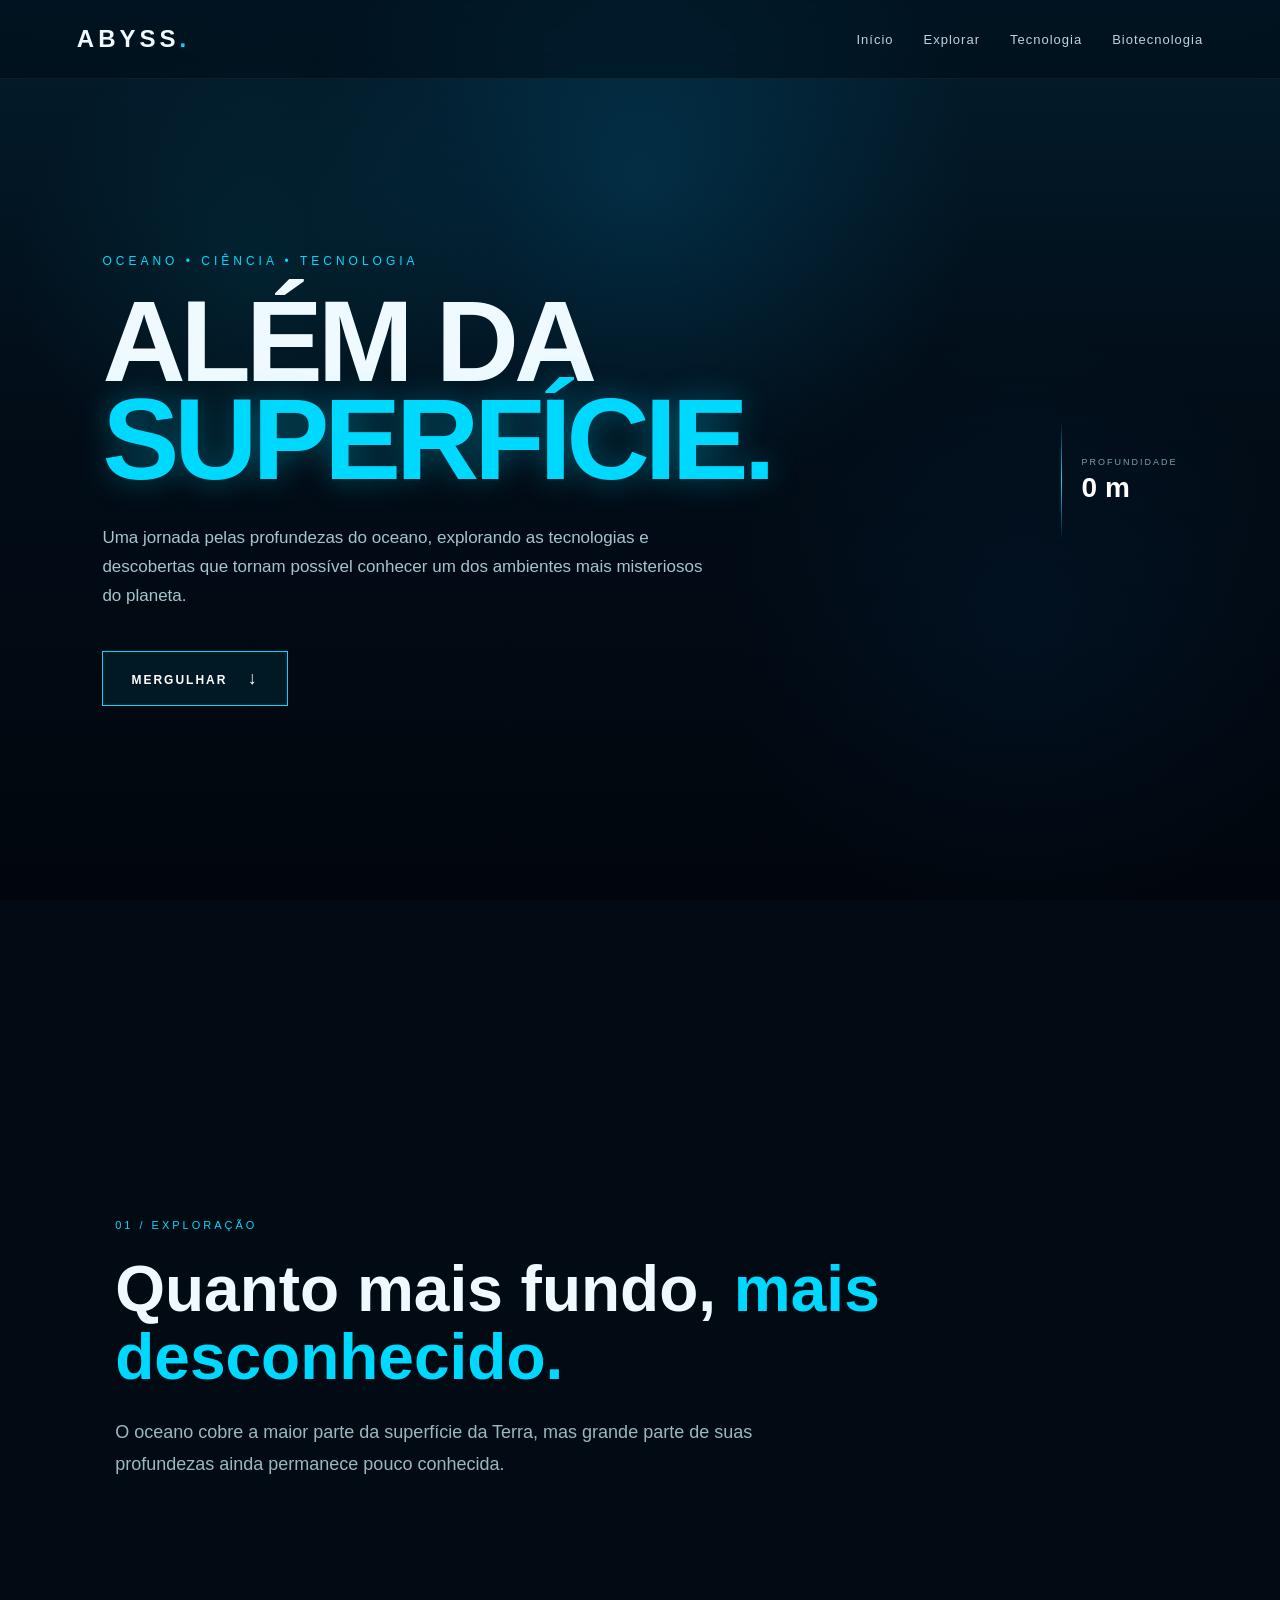
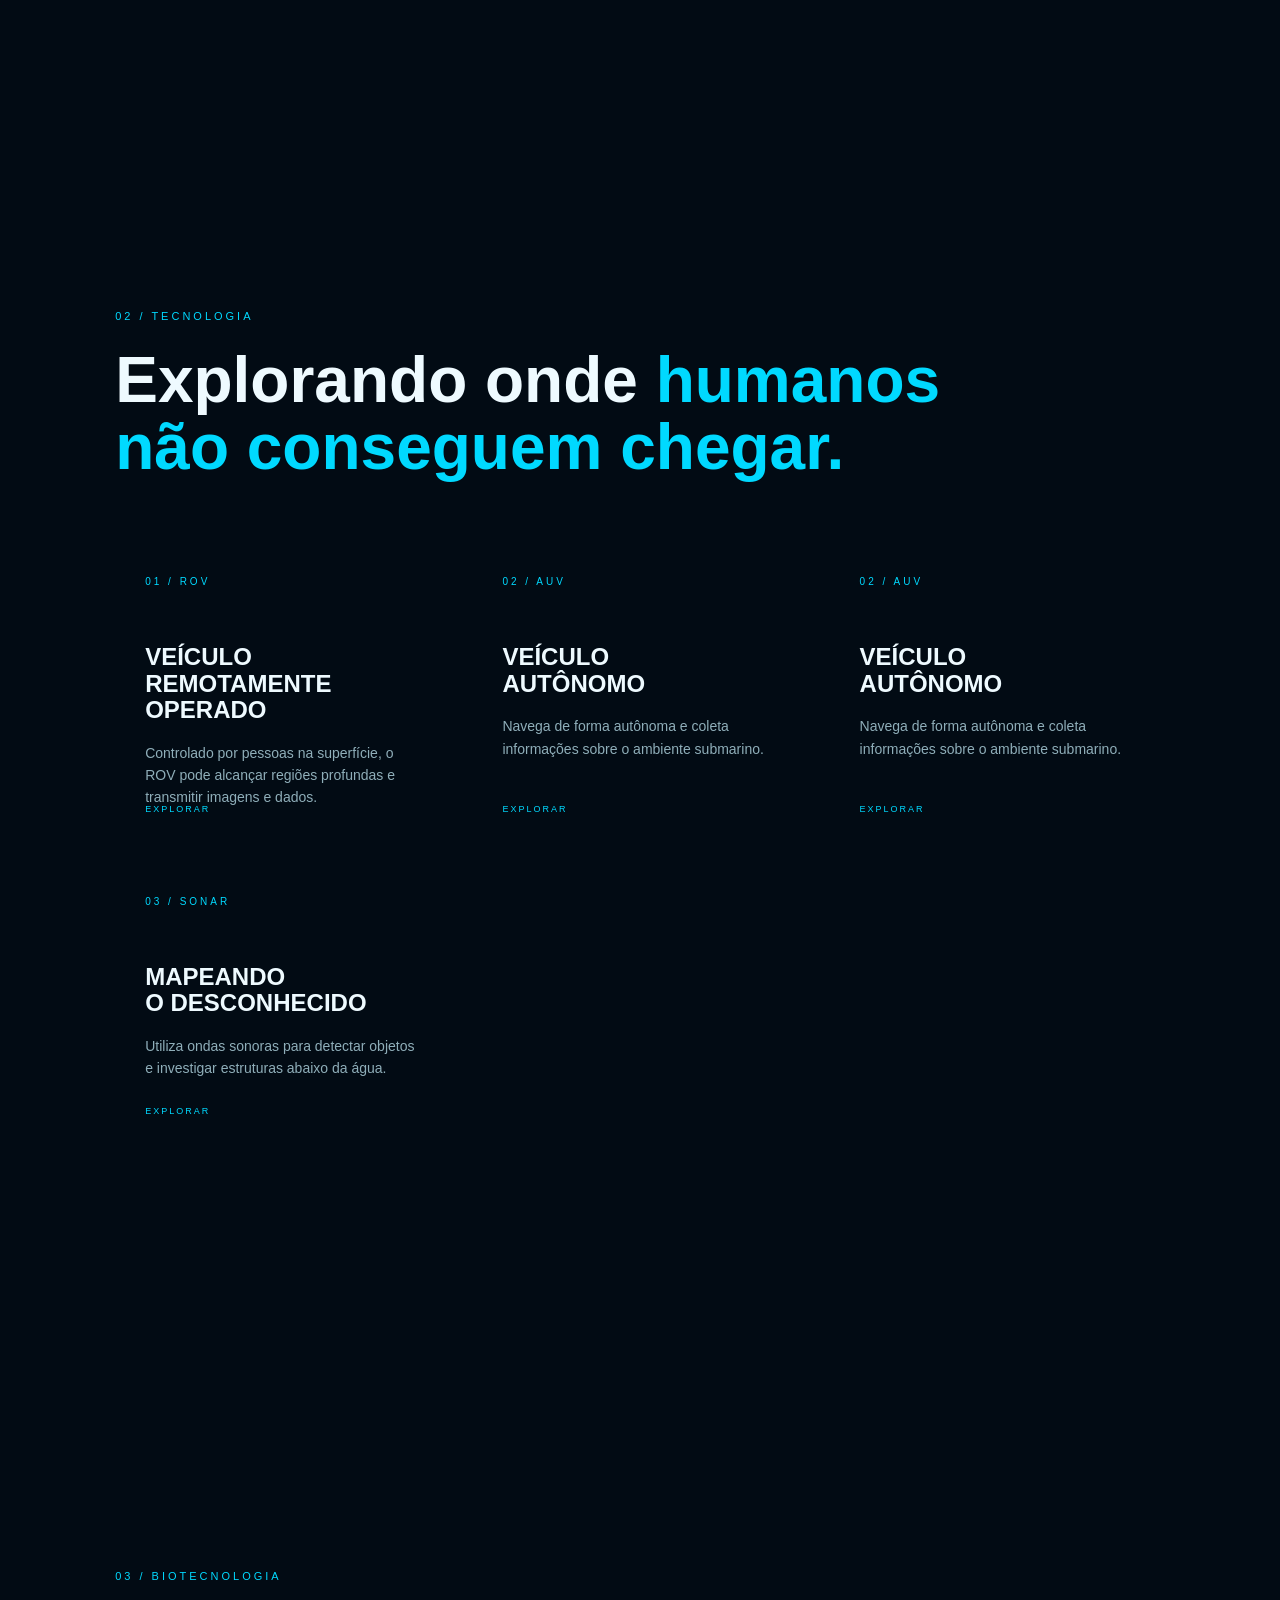
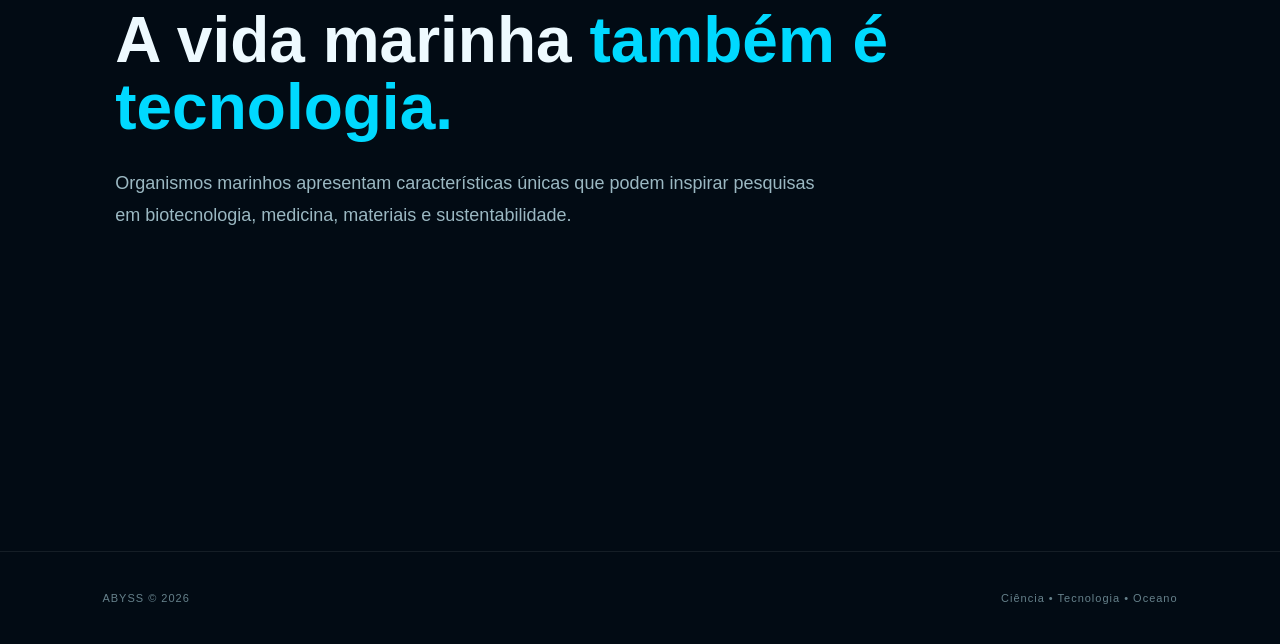
==== index.html @ 1442f689 "Rename FC.index.html to index.html" ====
<!DOCTYPE html>
<html lang="pt-BR">
<head>
    <meta charset="UTF-8">
    <meta name="viewport" content="width=device-width, initial-scale=1.0">

    <title>ABYSS | Ciência além da superfície</title>
<link rel="stylesheet" href="style.css">
</head>

<body>

    <!-- FUNDO DO OCEANO -->
    <div class="ocean-background">
        <div class="particles"></div>
    </div>

    <!-- NAVEGAÇÃO -->
    <header>
        <div class="logo">ABYSS<span>.</span></div>

        <nav>
            <a href="#inicio">Início</a>
            <a href="#explorar">Explorar</a>
            <a href="#tecnologia">Tecnologia</a>
            <a href="#biotecnologia">Biotecnologia</a>
        </nav>
    </header>


    <!-- TELA PRINCIPAL -->
    <main id="inicio">

        <section class="hero">

            <div class="hero-content">

                <p class="eyebrow">
                    OCEANO • CIÊNCIA • TECNOLOGIA
                </p>

                <h1>
                    ALÉM DA<br>
                    <span>SUPERFÍCIE.</span>
                </h1>

                <p class="description">
                    Uma jornada pelas profundezas do oceano,
                    explorando as tecnologias e descobertas que
                    tornam possível conhecer um dos ambientes
                    mais misteriosos do planeta.
                </p>

                <button id="diveButton">
                    MERGULHAR
                    <span>↓</span>
                </button>

            </div>

            <div class="depth-info">

                <div class="depth-line"></div>

                <div>
                    <span>PROFUNDIDADE</span>
                    <strong>0 m</strong>
                </div>

            </div>

        </section>


        <!-- INTRODUÇÃO -->
        <section id="explorar" class="intro">

            <p class="section-label">01 / EXPLORAÇÃO</p>

            <h2>
                Quanto mais fundo,
                <span>mais desconhecido.</span>
            </h2>

            <p>
                O oceano cobre a maior parte da superfície da Terra,
                mas grande parte de suas profundezas ainda permanece
                pouco conhecida.
            </p>

        </section>


        <!-- TECNOLOGIA -->
        <section id="tecnologia" class="section">

            <p class="section-label">02 / TECNOLOGIA</p>

            <h2>
                Explorando onde
                <span>humanos não conseguem chegar.</span>
            </h2>

            <div class="cards">

                <article class="card">
            <span class="card-number">01 / ROV</span>

             <h3>VEÍCULO<br>REMOTAMENTE OPERADO</h3>

              <p>
             Controlado por pessoas na superfície,
              o ROV pode alcançar regiões profundas
             e transmitir imagens e dados.
              </p>

              <span class="card-action">EXPLORAR</span>
              </article>

                <article class="card">
    <span class="card-number">02 / AUV</span>

    <h3>VEÍCULO<br>AUTÔNOMO</h3>

    <p>
        Navega de forma autônoma e coleta
        informações sobre o ambiente submarino.
    </p>

    <span class="card-action">EXPLORAR</span>
</article>

                <article class="card">
    <span class="card-number">02 / AUV</span>

    <h3>VEÍCULO<br>AUTÔNOMO</h3>

    <p>
        Navega de forma autônoma e coleta
        informações sobre o ambiente submarino.
    </p>

    <span class="card-action">EXPLORAR</span>
</article>

<article class="card">
    <span class="card-number">03 / SONAR</span>

    <h3>MAPEANDO<br>O DESCONHECIDO</h3>

    <p>
        Utiliza ondas sonoras para detectar
        objetos e investigar estruturas abaixo da água.
    </p>

    <span class="card-action">EXPLORAR</span>
</article>
            </div>

        </section>


        <!-- BIOTECNOLOGIA -->
        <section id="biotecnologia" class="bio-section">

            <p class="section-label">03 / BIOTECNOLOGIA</p>

            <h2>
                A vida marinha
                <span>também é tecnologia.</span>
            </h2>

            <p>
                Organismos marinhos apresentam características únicas
                que podem inspirar pesquisas em biotecnologia,
                medicina, materiais e sustentabilidade.
            </p>

        </section>

    </main>


    <!-- RODAPÉ -->
    <footer>
        <p>ABYSS © 2026</p>
        <p>Ciência • Tecnologia • Oceano</p>
    </footer>


    <script src="script.js"></script>

</body>
</html>
---- style.css ----
/* ESTILO PRINCIPAL */

* {
    margin: 0;
    padding: 0;
    box-sizing: border-box;
}

html {
    scroll-behavior: smooth;
}

body {
    background: #020b14;
    color: #eefaff;
    font-family: Arial, Helvetica, sans-serif;
    overflow: hidden;
}


/*  FUNDO */

.ocean-background {
    position: fixed;
    inset: 0;
    z-index: -2;

    background:
        radial-gradient(
            circle at 50% 20%,
            rgba(0, 180, 255, 0.15),
            transparent 35%
        ),
        linear-gradient(
            to bottom,
            #031d2d 0%,
            #020d18 45%,
            #01060d 100%
        );
}

.ocean-background::after {
    content: "";
    position: absolute;
    inset: 0;

    background:
        radial-gradient(
            circle at 20% 30%,
            rgba(0, 220, 255, 0.08),
            transparent 20%
        ),
        radial-gradient(
            circle at 80% 70%,
            rgba(0, 130, 255, 0.06),
            transparent 25%
        );
}


/* NAVEGAÇÃO */

header {
    position: fixed;
    top: 0;
    left: 0;
    width: 100%;

    display: flex;
    justify-content: space-between;
    align-items: center;

    padding: 25px 6%;

    z-index: 10;

    background: rgba(1, 10, 18, 0.45);
    backdrop-filter: blur(12px);

    border-bottom: 1px solid rgba(255, 255, 255, 0.05);
}

.logo {
    font-size: 24px;
    font-weight: 800;
    letter-spacing: 4px;
}

.logo span {
    color: #00d9ff;
}

nav {
    display: flex;
    gap: 30px;
}

nav a {
    color: #b8d5df;
    text-decoration: none;
    font-size: 13px;
    letter-spacing: 1px;

    transition: 0.3s;
}

nav a:hover {
    color: #00d9ff;
}


/*  HERO */

.hero {
    min-height: 100vh;

    display: flex;
    justify-content: space-between;
    align-items: center;

    padding: 120px 8% 60px;
}

.hero-content {
    max-width: 750px;
}

.eyebrow {
    color: #00d9ff;
    font-size: 12px;
    letter-spacing: 4px;
    margin-bottom: 25px;
}

h1 {
    font-size: clamp(60px, 9vw, 130px);
    line-height: 0.85;
    letter-spacing: -5px;
}

h1 span {
    color: #00d9ff;
    text-shadow: 0 0 30px rgba(0, 217, 255, 0.35);
}

.description {
    max-width: 600px;

    margin-top: 35px;

    color: #a6c4cf;
    font-size: 17px;
    line-height: 1.7;
}


/*  BOTÃO */

#diveButton {
    margin-top: 40px;

    padding: 16px 28px;

    border: 1px solid #00d9ff;
    background: rgba(0, 217, 255, 0.08);

    color: white;

    font-size: 12px;
    font-weight: bold;
    letter-spacing: 2px;

    cursor: pointer;

    transition: 0.3s;
}

#diveButton span {
    margin-left: 15px;
    font-size: 18px;
}

#diveButton:hover {
    background: #00d9ff;
    color: #001018;

    box-shadow:
        0 0 30px rgba(0, 217, 255, 0.4);
}


/*  PROFUNDIDADE */

.depth-info {
    display: flex;
    align-items: center;
    gap: 20px;

    color: #7f9da8;
}

.depth-line {
    width: 1px;
    height: 120px;

    background: linear-gradient(
        transparent,
        #00d9ff,
        transparent
    );
}

.depth-info span {
    display: block;

    font-size: 9px;
    letter-spacing: 2px;
}

.depth-info strong {
    display: block;

    margin-top: 5px;

    color: white;
    font-size: 28px;
}


/*  SEÇÕES */

.intro,
.section,
.bio-section {
    min-height: 100vh;

    padding: 110px 9%;

    display: flex;
    flex-direction: column;
    justify-content: center;
}
.section-label {
    color: #00d9ff;

    font-size: 11px;
    letter-spacing: 3px;

    margin-bottom: 25px;
}

h2 {
    max-width: 850px;

    font-size: clamp(38px, 5vw, 68px);
    line-height: 1.05;

    margin-bottom: 25px;
}

h2 span {
    color: #00d9ff;
}

.intro > p:last-child,
.bio-section > p:last-child {
    max-width: 700px;

    color: #9bb8c2;

    font-size: 18px;
    line-height: 1.8;
}


/* CARDS */

.cards {
    display: grid;

    grid-template-columns: repeat(3, 1fr);

    gap: 22px;

    margin-top: 35px;
}

.card {
    padding: 30px;

    min-height: 280px;

    position: relative;
    overflow: hidden;
.card::after {
    content: "→";

    position: absolute;

    right: 25px;
    bottom: 22px;

    font-size: 24px;

    color: #00d9ff;

    transition: 0.3s;
}

.card:hover::after {
    transform: translateX(8px);
}
 }

.card:hover {
    transform: translateY(-10px);

    border-color: rgba(0, 217, 255, 0.5);

    box-shadow:
        0 15px 50px rgba(0, 0, 0, 0.4);
}

.card-number {
    color: #00d9ff;

    font-size: 11px;
    letter-spacing: 2px;
}

.card h3 {
    margin-top: 45px;

    font-size: 28px;
}

.card p {
    margin-top: 15px;

    color: #8faeb9;

    line-height: 1.6;
}


/*  FOOTER */

footer {
    padding: 40px 8%;

    display: flex;
    justify-content: space-between;

    border-top: 1px solid rgba(255, 255, 255, 0.08);

    color: #66818b;

    font-size: 11px;
    letter-spacing: 1px;
}


/* CELULAR */

@media (max-width: 800px) {

    nav {
        display: none;
    }

    .hero {
        flex-direction: column;
        align-items: flex-start;
        justify-content: center;
    }

    .depth-info {
        margin-top: 70px;
    }

    .cards {
        grid-template-columns: 1fr;
    }

    h1 {
        letter-spacing: -3px;
    }

    footer {
        flex-direction: column;
        gap: 10px;
    }
}
/* =================================
   MERGULHO CINEMATOGRÁFICO — ABYSS
================================= */

.dive-screen {
    position: fixed;
    inset: 0;

    z-index: 9999;

    display: flex;
    align-items: center;
    justify-content: center;

    background:
        linear-gradient(
            to bottom,
            rgba(0, 30, 55, 0.45),
            rgba(0, 5, 15, 0.8)
        );

    backdrop-filter: blur(2px);

    animation: diveAppear 0.8s ease forwards;
}

@keyframes diveAppear {
    from {
        opacity: 0;
    }

    to {
        opacity: 1;
    }
}


/* PROFUNDIDADE */

.dive-depth {
    position: absolute;

    top: 35px;
    right: 6%;

    display: flex;
    flex-direction: column;

    text-align: right;

    color: rgba(220, 245, 255, 0.65);
}

.dive-depth span {
    font-size: 9px;

    letter-spacing: 3px;

    margin-bottom: 5px;
}

.dive-depth strong {
    color: white;

    font-size: 25px;

    font-weight: 400;

    letter-spacing: 1px;

    text-shadow:
        0 0 20px rgba(0, 217, 255, 0.5);
}


/* LINHA DE PROFUNDIDADE */

.dive-progress {
    position: absolute;

    top: 50%;
    right: 3%;

    transform: translateY(-50%);

    width: 1px;
    height: 180px;

    background: rgba(255, 255, 255, 0.12);
}

.dive-progress div {
    position: absolute;

    bottom: 0;
    left: 0;

    width: 1px;
    height: 0%;

    background: #00d9ff;

    box-shadow:
        0 0 12px rgba(0, 217, 255, 0.8);
}
 
.card-number {
    color: #00d9ff;

    font-size: 10px;
    letter-spacing: 3px;
}

.card h3 {
    margin-top: 55px;

    font-size: 24px;

    line-height: 1.1;
}

.card p {
    margin-top: 18px;

    color: #8faeb9;

    font-size: 14px;

    line-height: 1.6;

    max-width: 300px;
}

.card-action {
    position: absolute;

    left: 30px;
    bottom: 25px;

    color: #00d9ff;

    font-size: 9px;
    letter-spacing: 2px;
}
 
/* TEXTO CENTRAL */

.dive-center {
    text-align: center;

    opacity: 0.8;

    animation: divePulse 2s ease-in-out infinite;
}

.dive-center span {
    display: block;

    color: #00d9ff;

    font-size: 10px;

    letter-spacing: 5px;

    margin-bottom: 14px;
}

.dive-center p {
    color: rgba(255, 255, 255, 0.75);

    font-size: 12px;

    letter-spacing: 3px;
}

@keyframes divePulse {

    0%, 100% {
        opacity: 0.45;
    }

    50% {
        opacity: 1;
    }
}


/* FINAL DO MERGULHO */

.dive-screen.dive-finish {
    opacity: 0;

    transition:
        opacity 0.8s ease;
}


/* CELULAR */

@media (max-width: 800px) {

    .dive-depth {
        top: 25px;
        right: 25px;
    }

    .dive-depth strong {
        font-size: 21px;
    }

    .dive-progress {
        right: 20px;
    }

    .dive-center span {
        font-size: 8px;
        letter-spacing: 3px;
    }
}
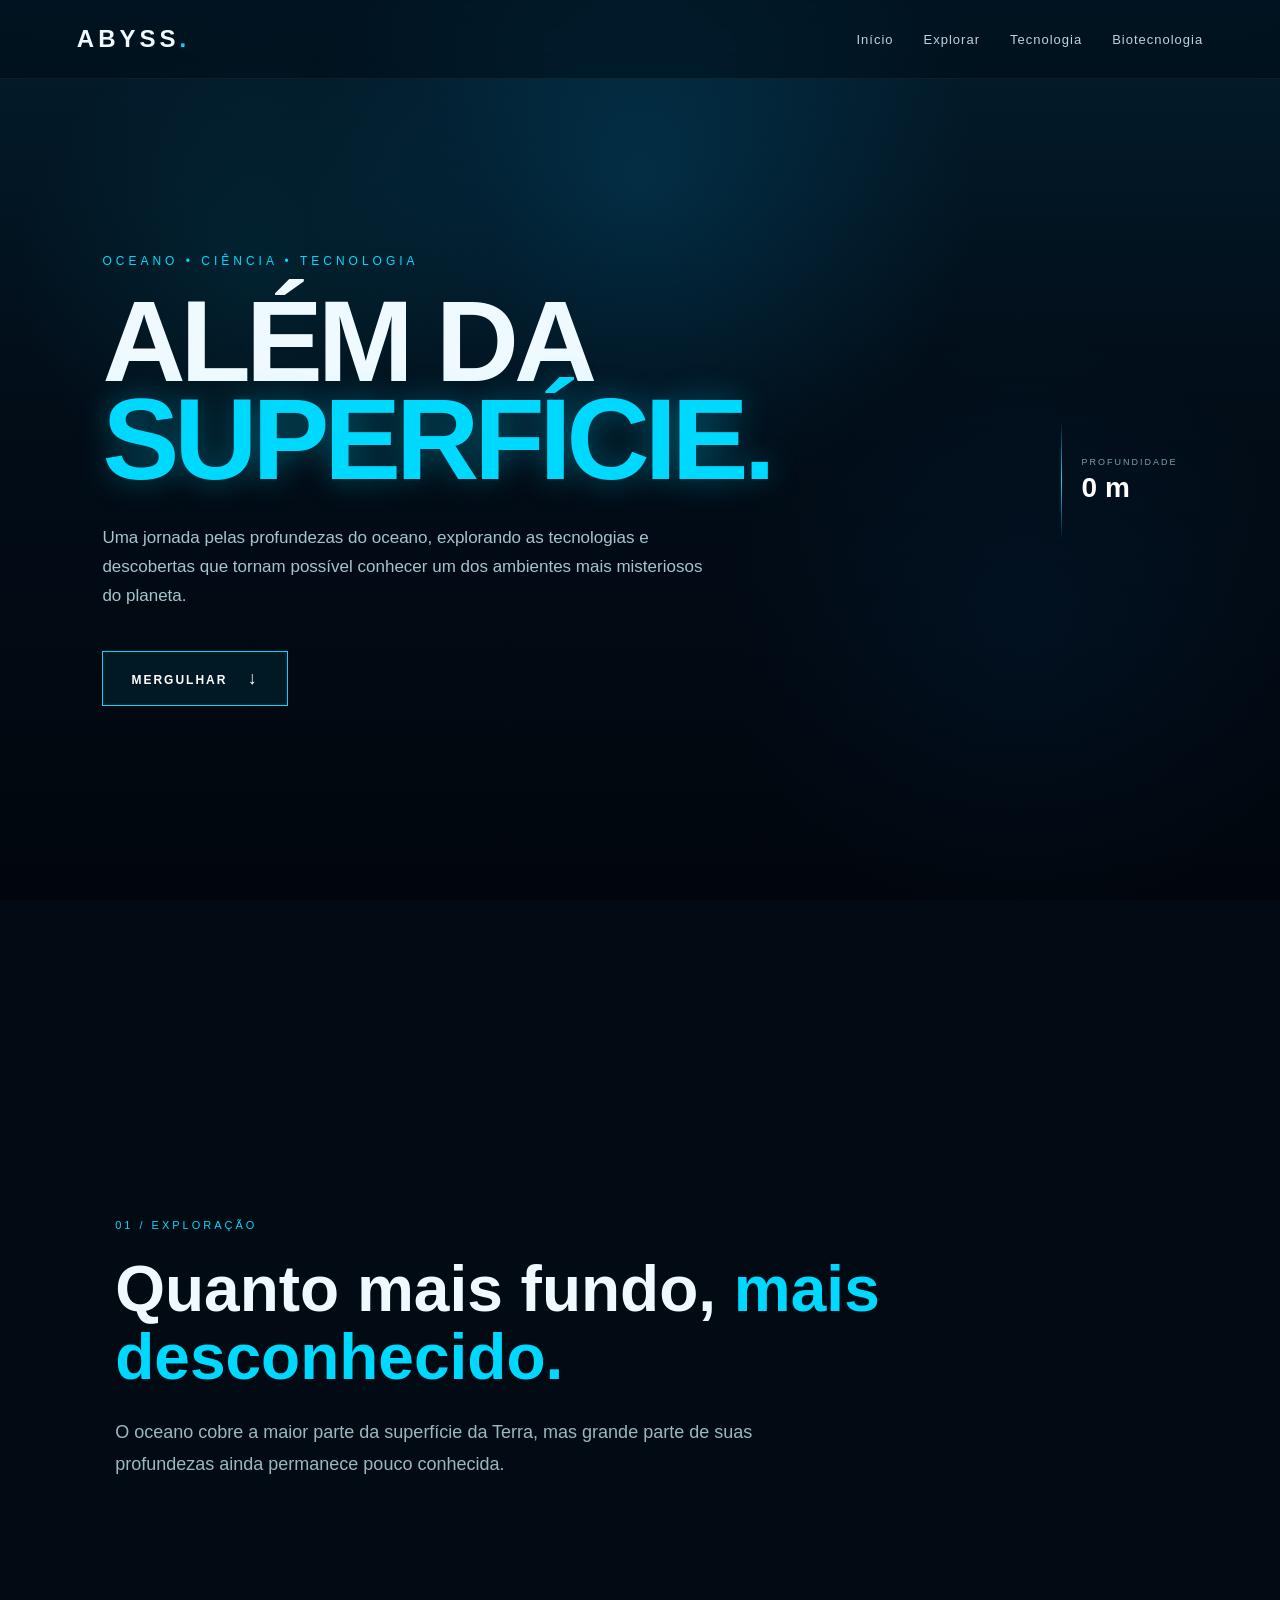
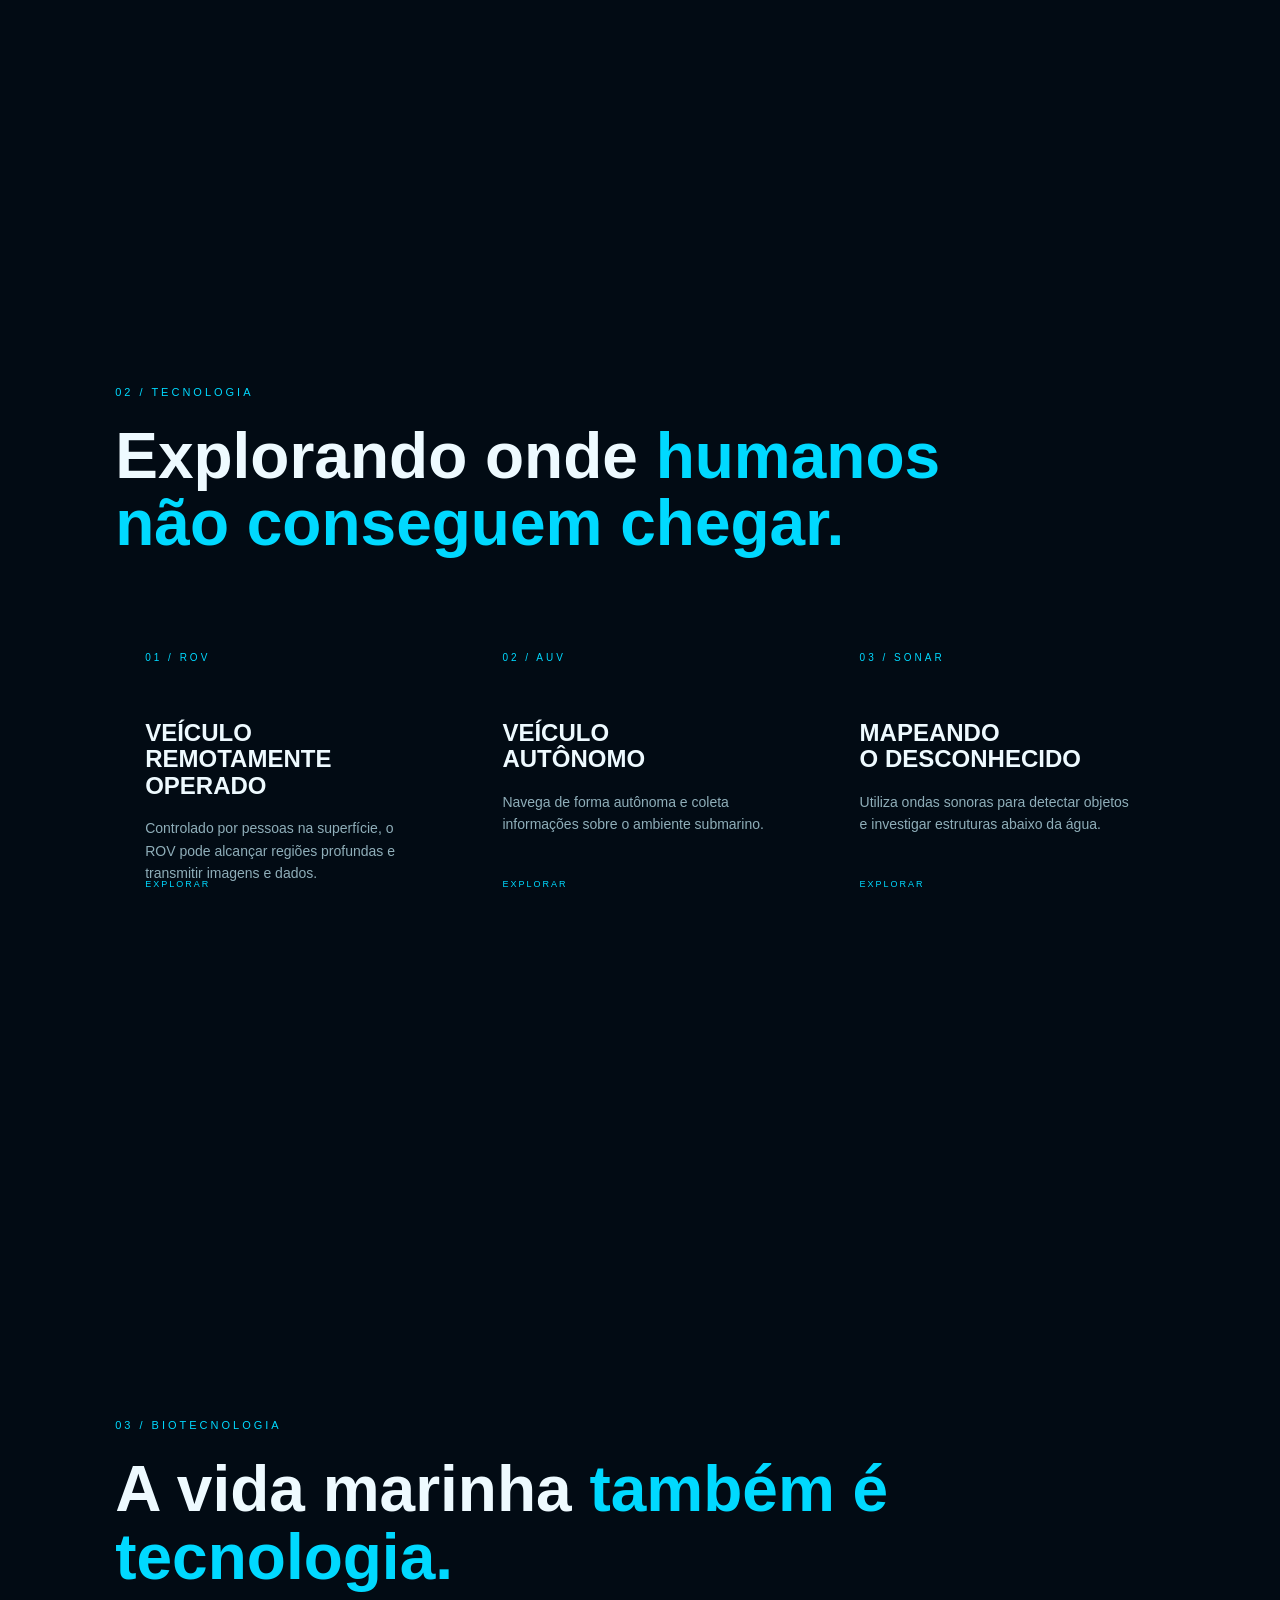
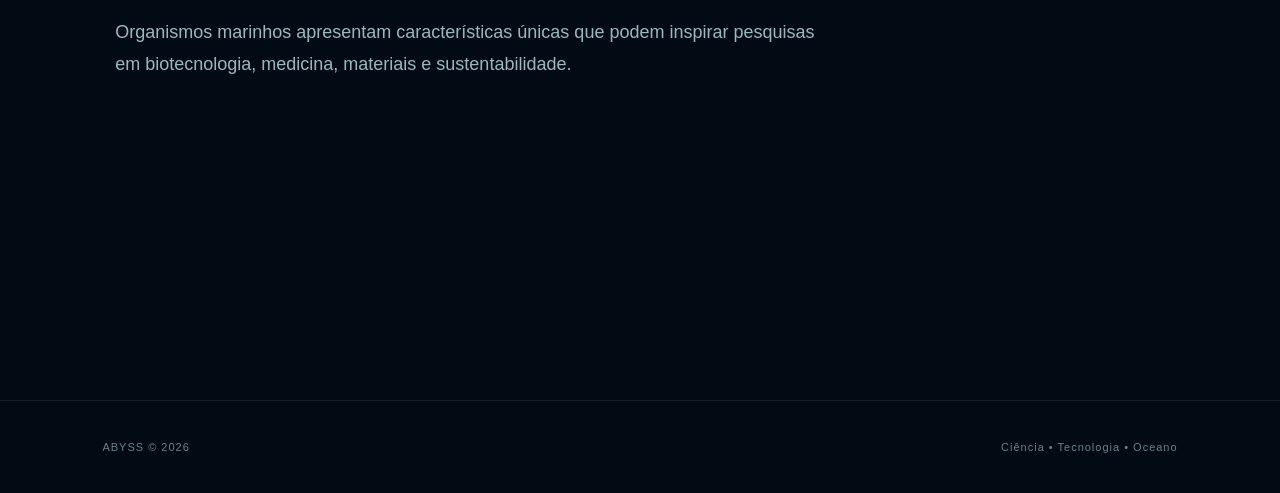
==== commit b78ab6e9: "Update index.html" ====
--- a/index.html
+++ b/index.html
@@ -130,19 +130,6 @@
     <span class="card-action">EXPLORAR</span>
 </article>
 
-                <article class="card">
-    <span class="card-number">02 / AUV</span>
-
-    <h3>VEÍCULO<br>AUTÔNOMO</h3>
-
-    <p>
-        Navega de forma autônoma e coleta
-        informações sobre o ambiente submarino.
-    </p>
-
-    <span class="card-action">EXPLORAR</span>
-</article>
-
 <article class="card">
     <span class="card-number">03 / SONAR</span>
 
--- a/style.css
+++ b/style.css
@@ -15,7 +15,8 @@
     background: #020b14;
     color: #eefaff;
     font-family: Arial, Helvetica, sans-serif;
-    overflow: hidden;
+    overflow-x: hidden;
+    overflow-y: auto;
 }
 
 
@@ -366,7 +367,10 @@
 @media (max-width: 800px) {
 
     nav {
-        display: none;
+    display: flex;
+    flex-wrap: wrap;
+    justify-content: center;
+    gap: 10px;
     }
 
     .hero {
@@ -610,4 +614,49 @@
         font-size: 8px;
         letter-spacing: 3px;
     }
-}+}
+@media (max-width: 800px) {
+  header {
+    flex-direction: column;
+    gap: 15px;
+    padding: 20px;
+  }
+
+  header nav {
+    display: flex;
+    flex-wrap: wrap;
+    justify-content: center;
+    gap: 12px;
+  }
+}
+@media (max-width: 800px) {
+  .card {
+    height: auto;
+    min-height: 0;
+    padding-bottom: 65px;
+  }
+
+  .card-action {
+    bottom: 20px;
+  }
+}
+@media (max-width: 800px) {
+  html, body {
+    height: auto;
+    overflow-x: hidden;
+    overflow-y: auto;
+  }
+@media (max-width: 800px) {
+  .dive-screen {
+    display: none !important;
+  }
+
+  html, body {
+    overflow-y: auto !important;
+    height: auto !important;
+  }
+}
+  body {
+    position: static;
+  }
+}
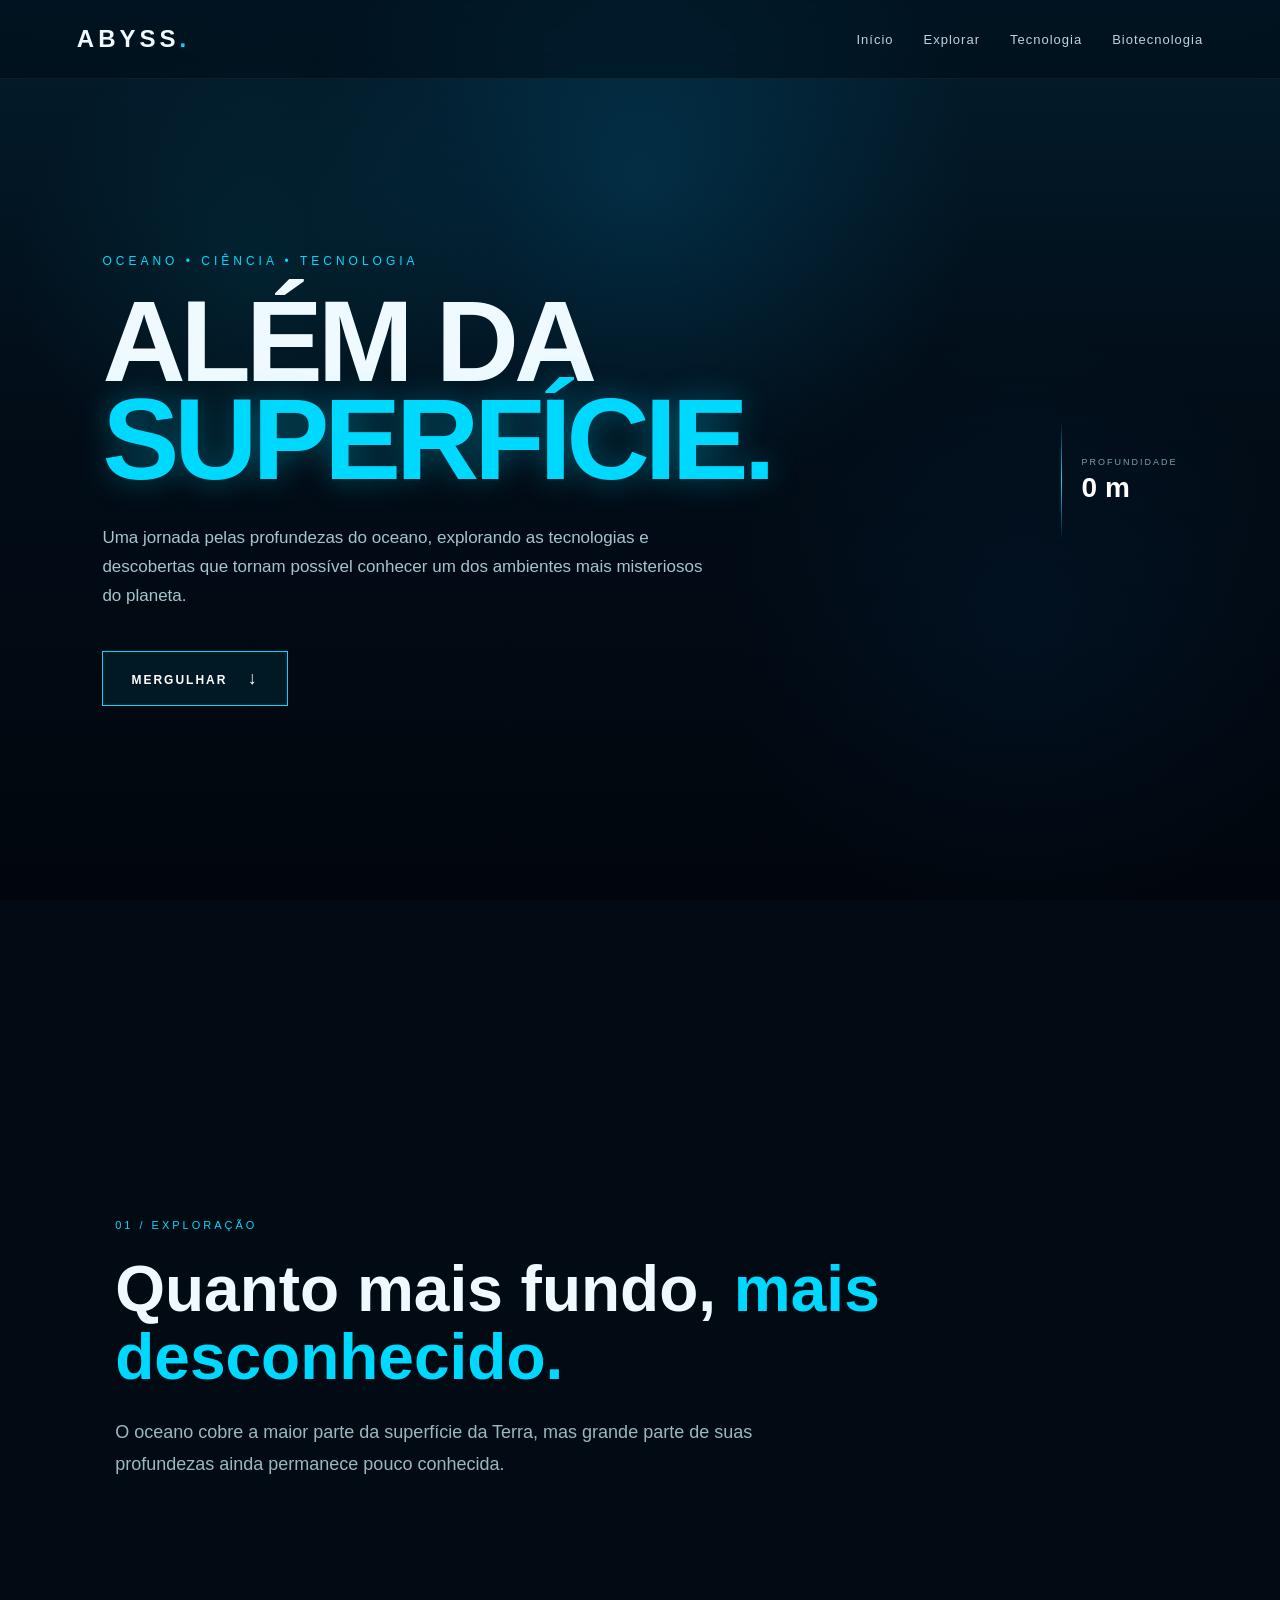
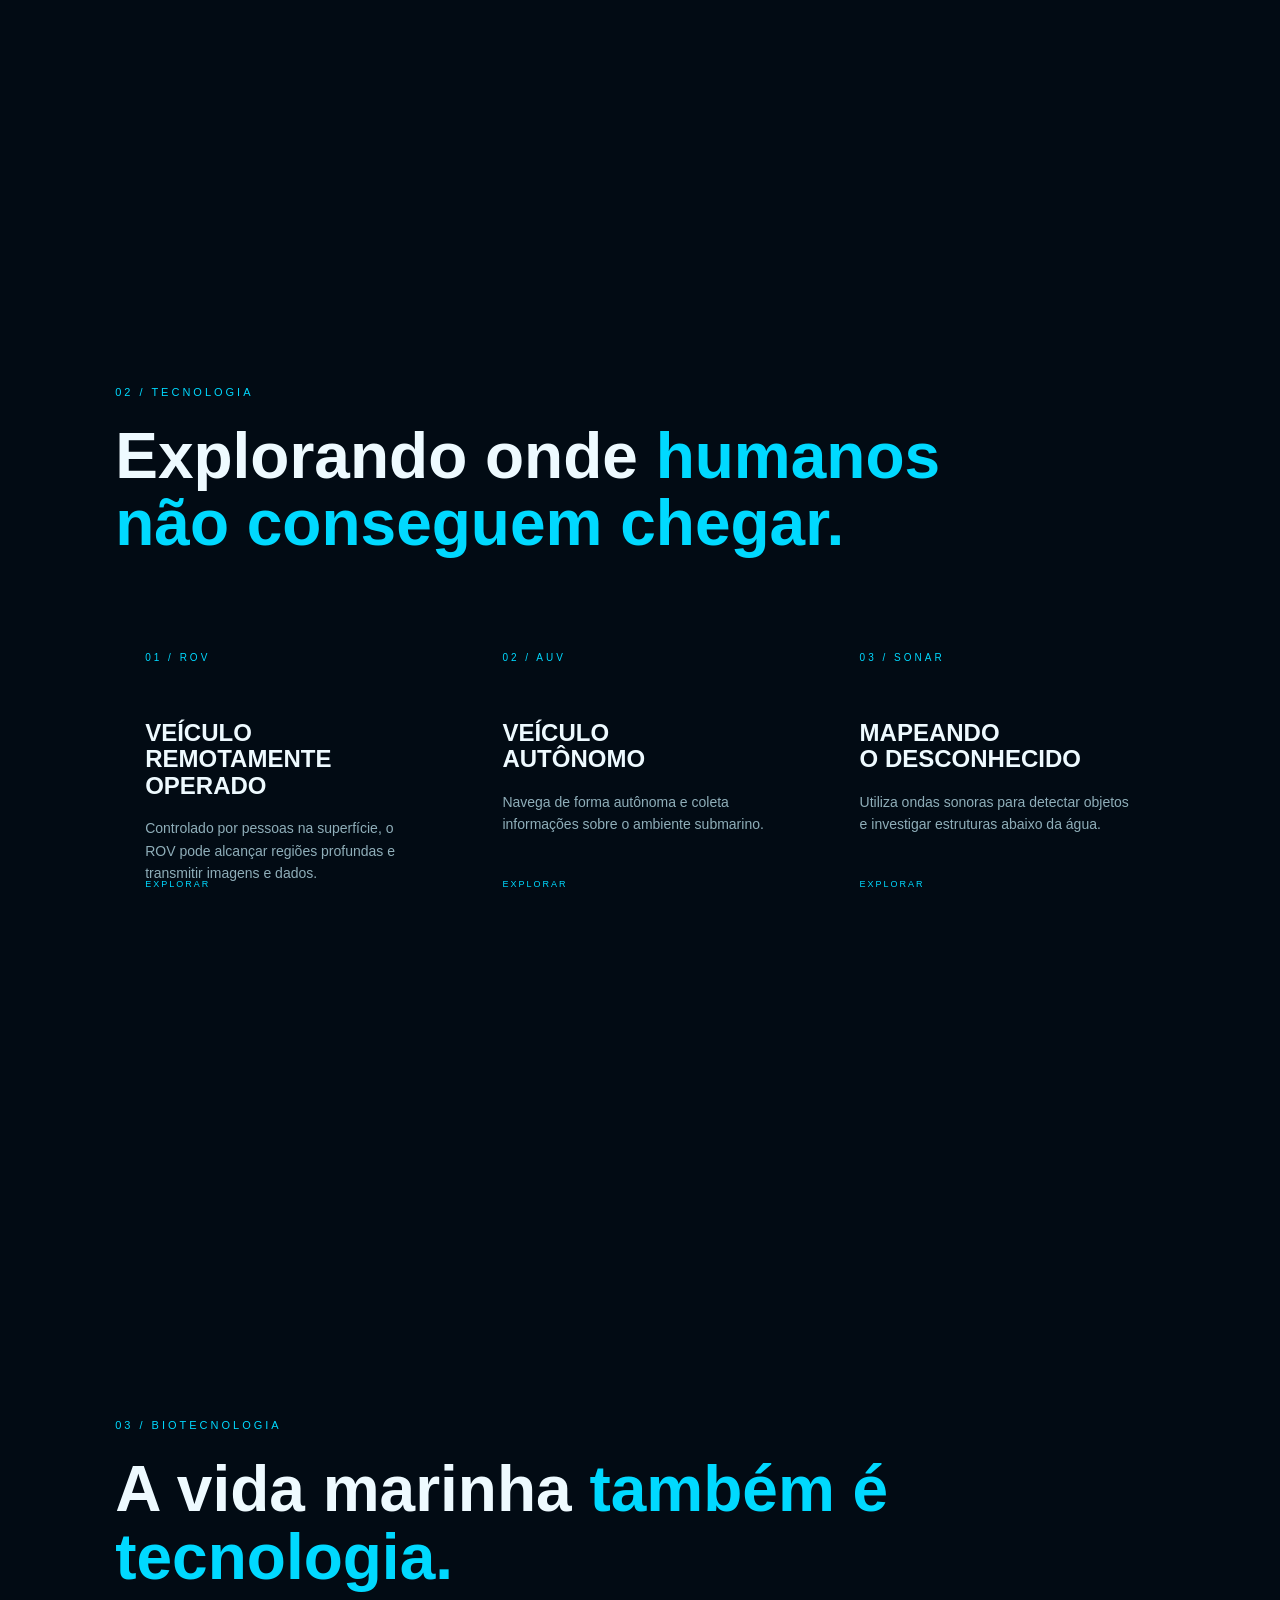
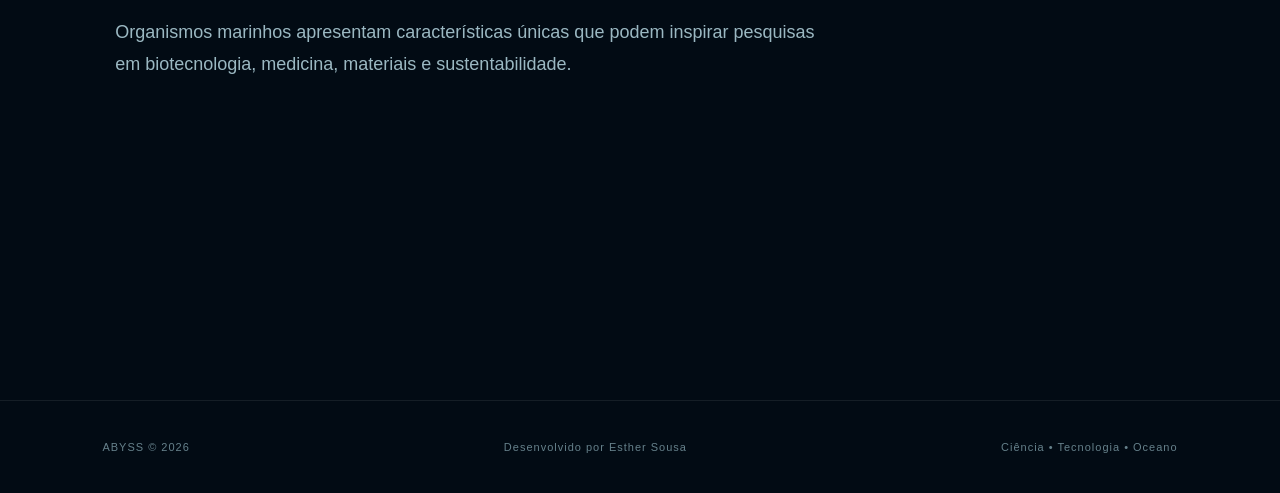
==== commit f2ec5b40: "Add developer credit to footer in index.html" ====
--- a/index.html
+++ b/index.html
@@ -171,11 +171,133 @@
     <!-- RODAPÉ -->
     <footer>
         <p>ABYSS © 2026</p>
+        <p>Desenvolvido por Esther Sousa</p>
         <p>Ciência • Tecnologia • Oceano</p>
     </footer>
 
 
-    <script src="script.js"></script>
+   <script>
+(() => {
+    const button = document.getElementById("diveButton");
+    const explorar = document.getElementById("explorar");
+    const hero = document.querySelector(".hero");
+
+    if (!button || !explorar) return;
+
+    let diving = false;
+
+    function iniciarMergulho() {
+        if (diving) return;
+        diving = true;
+
+        const tela = document.createElement("div");
+        tela.className = "dive-screen";
+
+        // Garante que a animação apareça no celular
+        tela.style.setProperty("display", "flex", "important");
+        tela.style.position = "fixed";
+        tela.style.inset = "0";
+        tela.style.zIndex = "99999";
+        tela.style.alignItems = "center";
+        tela.style.justifyContent = "center";
+        tela.style.touchAction = "none";
+
+        tela.innerHTML = `
+            <div class="dive-depth">
+                <span>PROFUNDIDADE</span>
+                <strong id="diveDepth">0 m</strong>
+            </div>
+
+            <div class="dive-progress">
+                <div id="diveProgress"></div>
+            </div>
+
+            <div class="dive-center">
+                <span>ABYSS EXPEDITION</span>
+                <p>INICIANDO MERGULHO</p>
+            </div>
+        `;
+
+        document.body.appendChild(tela);
+
+        const profundidade = tela.querySelector("#diveDepth");
+        const progresso = tela.querySelector("#diveProgress");
+
+        let inicio = null;
+        const duracao = 5500;
+
+        function animar(tempo) {
+            if (inicio === null) inicio = tempo;
+
+            const porcentagem = Math.min(
+                (tempo - inicio) / duracao, 1
+            );
+
+            const suave = porcentagem * porcentagem *
+                (3 - 2 * porcentagem);
+
+            const metros = Math.floor(200 * suave);
+
+            profundidade.textContent = `${metros} m`;
+            progresso.style.height = `${porcentagem * 100}%`;
+
+            const escuridao = suave * 0.55;
+
+            tela.style.background = `
+                linear-gradient(
+                    to bottom,
+                    rgba(0, 30, 55, ${0.35 + escuridao * 0.4}),
+                    rgba(0, 5, 15, ${0.65 + escuridao * 0.3})
+                )
+            `;
+
+            if (porcentagem < 1) {
+                requestAnimationFrame(animar);
+            } else {
+                profundidade.textContent = "200 m";
+
+                setTimeout(() => {
+                    tela.style.animation = "none";
+                    tela.classList.add("dive-finish");
+
+                    explorar.scrollIntoView({
+                        behavior: "smooth"
+                    });
+
+                    setTimeout(() => {
+                        tela.remove();
+                        diving = false;
+                    }, 1000);
+
+                }, 500);
+            }
+        }
+
+        requestAnimationFrame(animar);
+    }
+
+    // Funciona ao clicar no botão
+    button.addEventListener("click", iniciarMergulho);
+
+    // No celular, deslizar para cima também inicia
+    let inicioToque = 0;
+
+    if (hero) {
+        hero.addEventListener("touchstart", (e) => {
+            inicioToque = e.touches[0].clientY;
+        }, { passive: true });
+
+        hero.addEventListener("touchmove", (e) => {
+            const distancia = inicioToque - e.touches[0].clientY;
+
+            if (!diving && distancia > 35) {
+                e.preventDefault();
+                iniciarMergulho();
+            }
+        }, { passive: false });
+    }
+})();
+</script>
 
 </body>
 </html>
--- a/style.css
+++ b/style.css
@@ -640,23 +640,54 @@
     bottom: 20px;
   }
 }
+/* AJUSTES FINAIS PARA CELULAR */
+
 @media (max-width: 800px) {
   html, body {
     height: auto;
     overflow-x: hidden;
     overflow-y: auto;
   }
-@media (max-width: 800px) {
-  .dive-screen {
-    display: none !important;
-  }
-
-  html, body {
-    overflow-y: auto !important;
-    height: auto !important;
-  }
-}
+
   body {
     position: static;
   }
-}
+
+  .dive-screen {
+    display: flex;
+  }
+
+  .cards {
+    gap: 16px;
+  }
+
+  .card {
+    height: auto;
+    min-height: 0;
+    padding: 30px 24px 65px;
+  }
+
+  .card-action {
+    bottom: 20px;
+    left: 24px;
+  }
+}
+  body {
+    position: static;
+  }
+}
+@media (max-width: 800px) {
+  .cards {
+    gap: 16px;
+  }
+
+  .card {
+    min-height: auto;
+    padding: 30px 24px 65px;
+  }
+
+  .card-action {
+    bottom: 20px;
+    left: 24px;
+  }
+}
